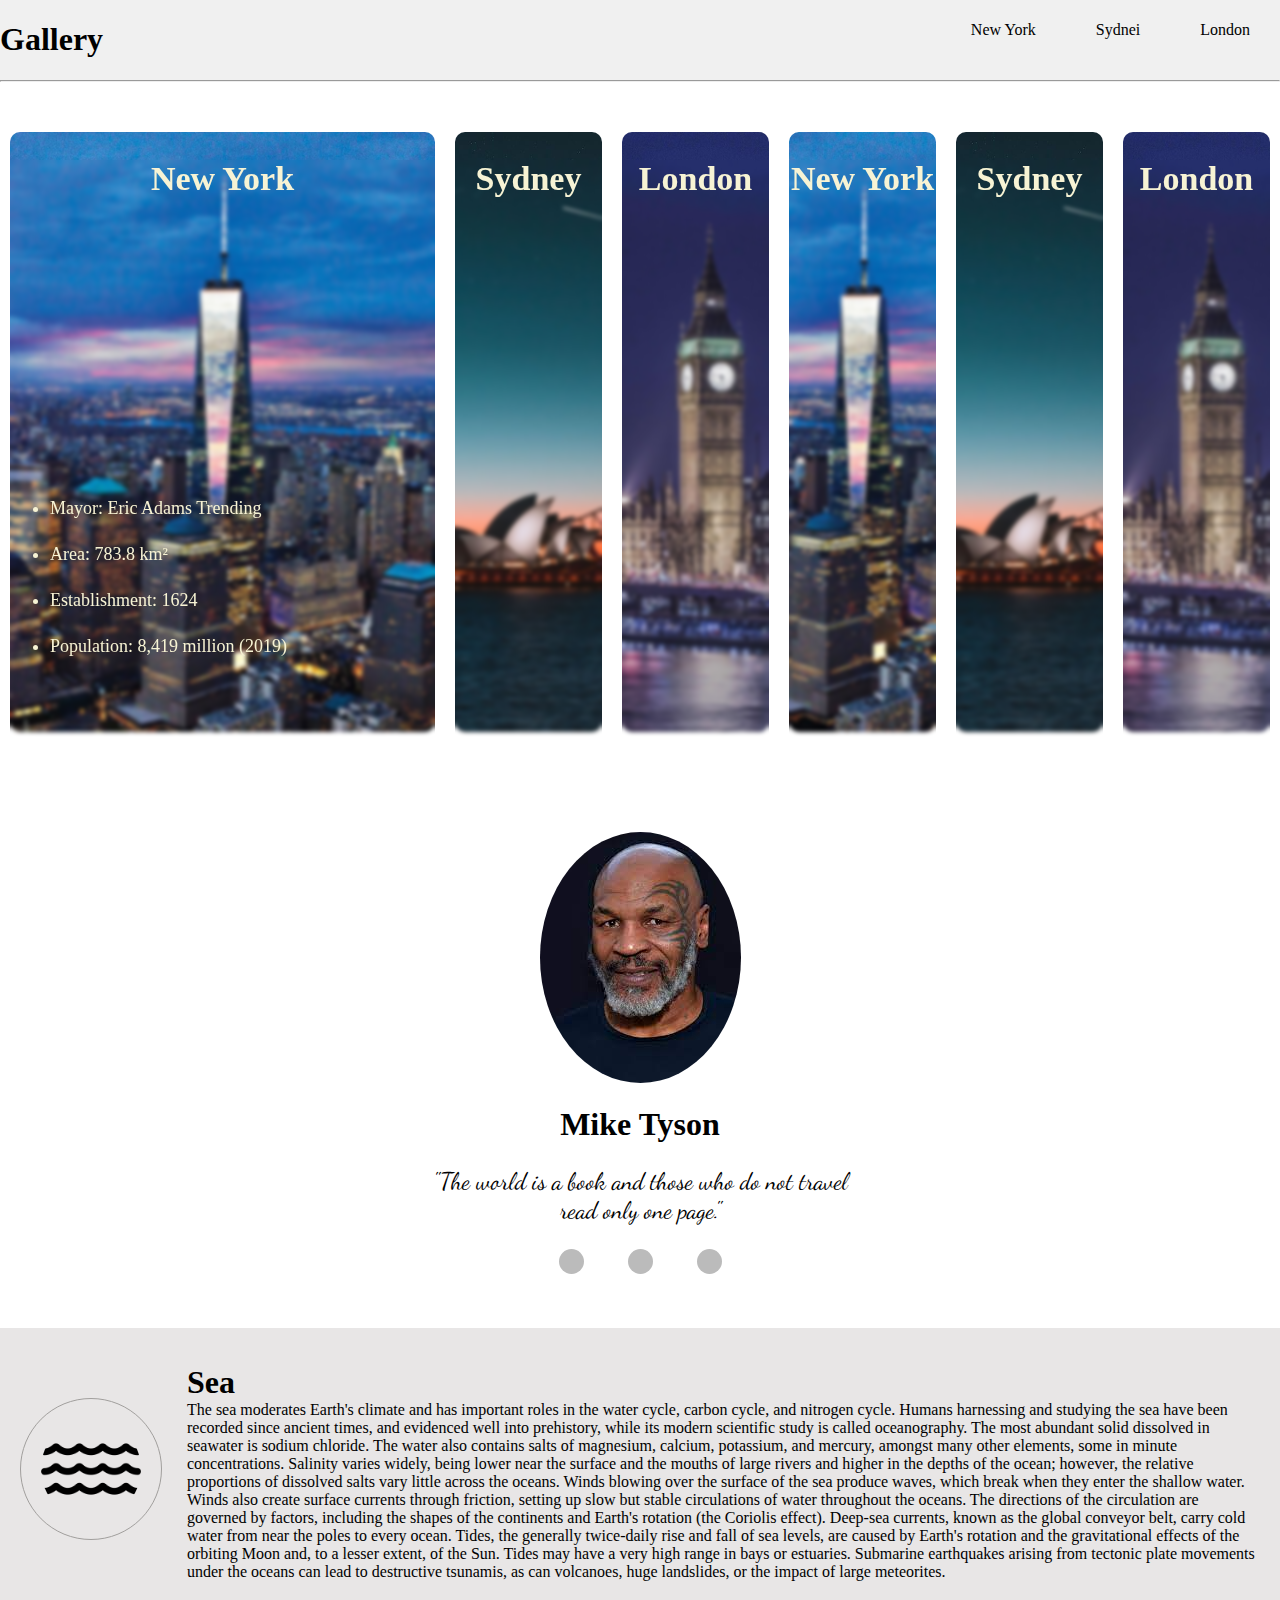
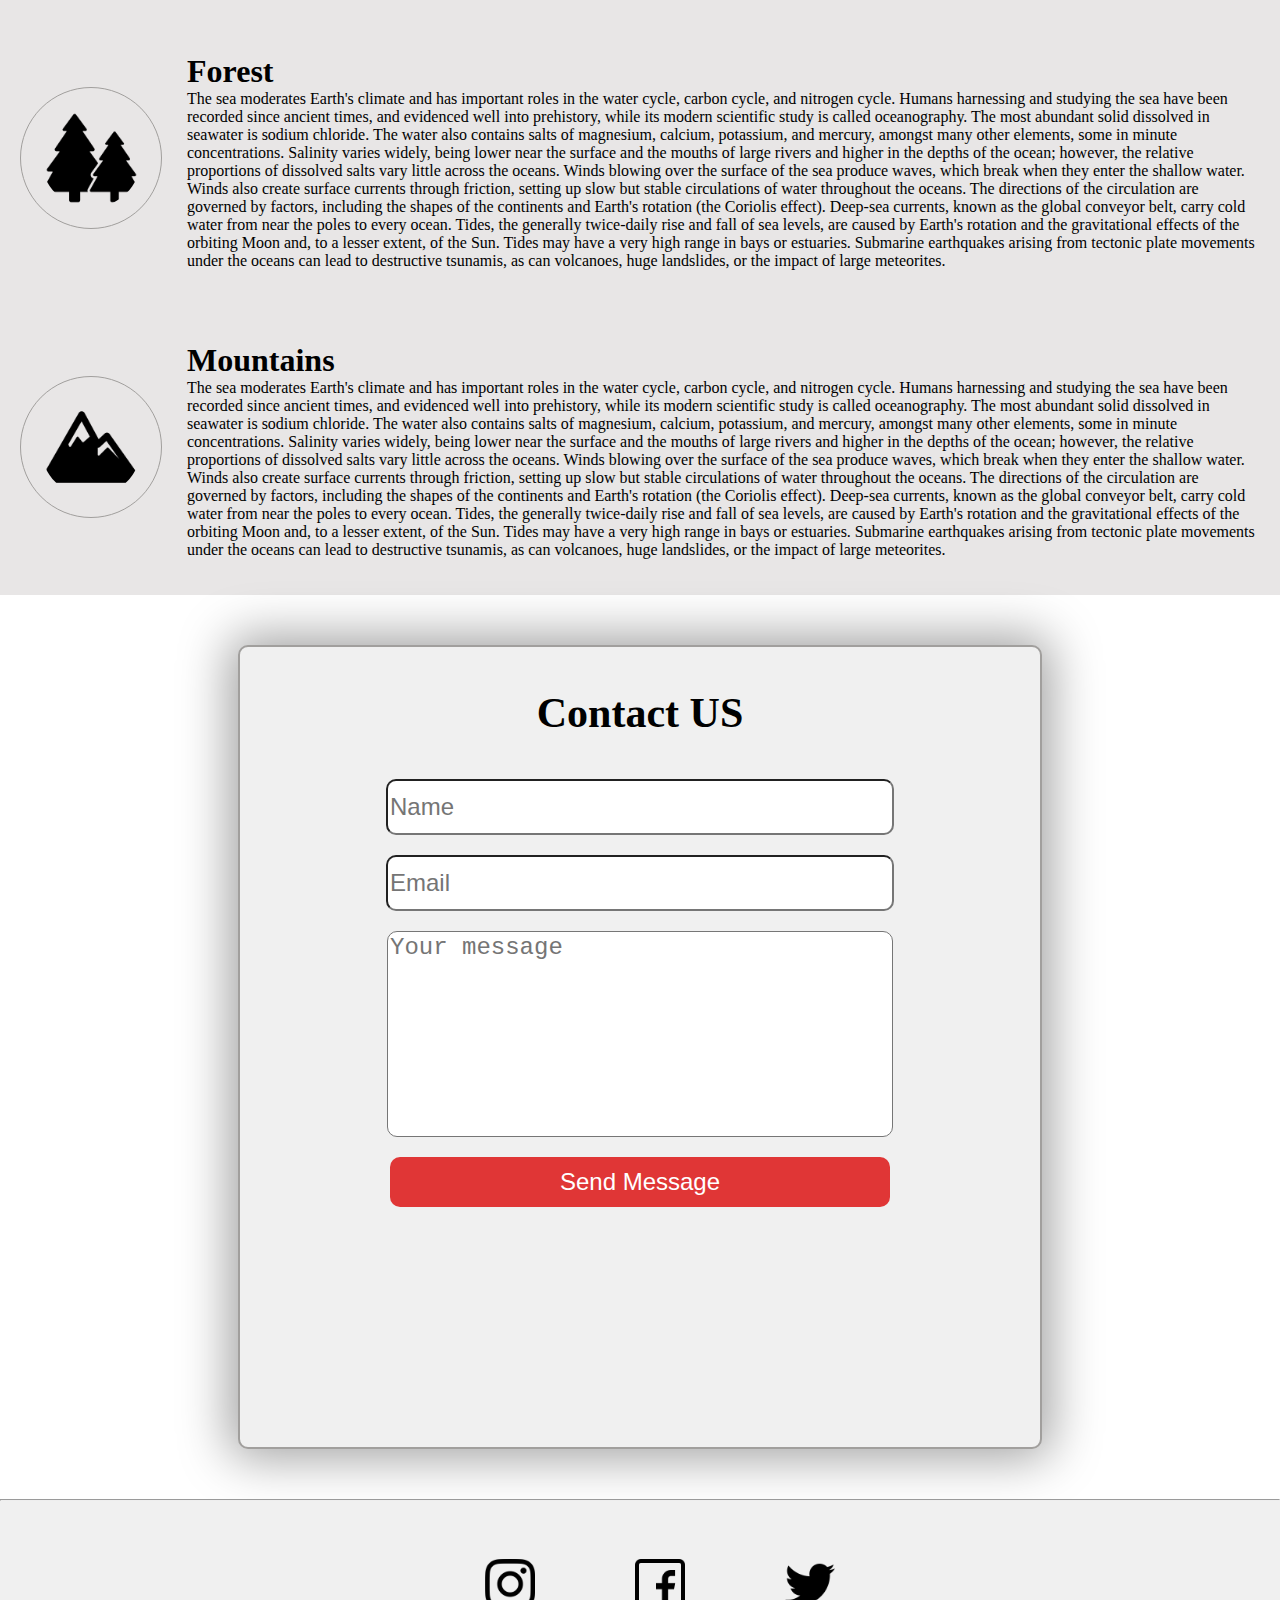
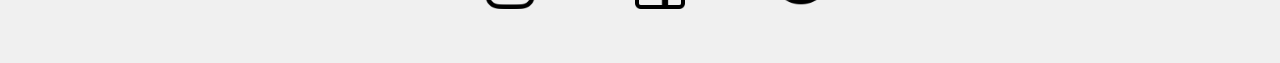
==== laborator/index.html @ bd31795a "Lab 2" ====
<!DOCTYPE html>
<html>
<head>
	<meta charset="utf-8">
	<link href="https://fonts.googleapis.com/css2?family=Dancing+Script&display=swap" rel="stylesheet">
	<link rel="stylesheet" type="text/css" href="assets/css/style.css">
	<title></title>
</head>
<body>
	<header>
		<nav>
			<h1>Gallery</h1>
			<ul>
				<li>
					New York
				</li>
				<li>
					Sydnei
				</li>
				<li>
					London
				</li>
			</ul>
		</nav>
		<hr>
	</header>
	<main>
		<div class="flex-container">
			<div class="rectangle-country new-york active">
			<div class="blur">
				<a href="pages/new-york.html"></a>
				<h2>New York</h2>
				<ul>
					<li>
						Mayor: Eric Adams Trending
					</li>
					<li>
						Area: 783.8 km²
					</li>
					<li>
						Establishment: 1624
					</li>
					<li>
						Population: 8,419 million (2019)
					</li>
				</ul>
			</div>
		</div>
		<div class="rectangle-country sydney">
			<div class="blur">
				<h2>Sydney</h2>
				<ul>
					<li>
						Mayor: Clover Moore
					</li>
					<li>
						Area: 12144,6 km²
					</li>
					<li>
						Establishment: 1788
					</li>
					<li>
						Population:	4.627.345
					</li>
				</ul>
			</div>
		</div>
		<div class="rectangle-country london">
			<div class="blur">
				<h2>London</h2>
				<ul>
					<li>
						Mayor: Sadiq Khan
					</li>
					<li>
						Area: 1,572 km²
					</li>
					<li>
						Establishment: 47 AD
					</li>
					<li>
						Population: 8,308,369
					</li>
				</ul>
			</div>
		</div>
		<div class="rectangle-country new-york">
			<div class="blur">
				<a href="pages/new-york.html"></a>
				<h2>New York</h2>
				<ul>
					<li>
						Mayor: Eric Adams Trending
					</li>
					<li>
						Area: 783.8 km²
					</li>
					<li>
						Establishment: 1624
					</li>
					<li>
						Population: 8,419 million (2019)
					</li>
				</ul>
			</div>
		</div>
		<div class="rectangle-country sydney">
			<div class="blur">
				<h2>Sydney</h2>
				<ul>
					<li>
						Mayor: Clover Moore
					</li>
					<li>
						Area: 12144,6 km²
					</li>
					<li>
						Establishment: 1788
					</li>
					<li>
						Population:	4.627.345
					</li>
				</ul>
			</div>
		</div>
		<div class="rectangle-country london">
			<div class="blur">
				<h2>London</h2>
				<ul>
					<li>
						Mayor: Sadiq Khan
					</li>
					<li>
						Area: 1,572 km²
					</li>
					<li>
						Establishment: 47 AD
					</li>
					<li>
						Population: 8,308,369
					</li>
				</ul>
			</div>
		</div>
		</div>
		
		<div class="travelers">

			<img class="avatar" src="assets/images/Mike-Tyson.jpg">
			<h3>
				<span class="name">
					Mike Tyson
				</span>
			</h3>
			<blockquote>
				"The world is a book and those who do not travel read only one page."
			</blockquote>
			<span class="dot"></span>
			<span class="dot"></span>
			<span class="dot"></span>
		</div>
		<div class="treveling-methods">
			<div class="methods">
				<img src="assets/images/sea.png">
				<p><span class="method-title">Sea</span><br>The sea moderates Earth's climate and has important roles in the water cycle,
					carbon cycle, and nitrogen cycle. Humans harnessing and studying the sea have been recorded since ancient times,
					and evidenced well into prehistory, while its modern scientific study is called oceanography.
					The most abundant solid dissolved in seawater is sodium chloride. The water also contains salts of magnesium,
					calcium, potassium, and mercury, amongst many other elements, some in minute concentrations. Salinity varies widely,
					being lower near the surface and the mouths of large rivers and higher in the depths of the ocean; however,
					the relative proportions of dissolved salts vary little across the oceans. Winds blowing over the surface of the sea produce waves,
					which break when they enter the shallow water. Winds also create surface currents through friction, setting up slow but stable circulations
					of water throughout the oceans. The directions of the circulation are governed by factors, including the shapes of the continents and Earth's rotation
					(the Coriolis effect). Deep-sea currents, known as the global conveyor belt, carry cold water from near the poles to every ocean. Tides, the generally
					twice-daily rise and fall of sea levels, are caused by Earth's rotation and the gravitational effects of the orbiting Moon and, to a lesser extent,
					of the Sun. Tides may have a very high range in bays or estuaries. Submarine earthquakes arising from tectonic plate movements under the oceans can lead
					to destructive tsunamis, as can volcanoes, huge landslides, or the impact of large meteorites.</p>
			</div>
			<div class="methods">
				<img src="assets/images/forest.png">
				<p><span class="method-title">Forest</span><br>The sea moderates Earth's climate and has important roles in the water cycle,
					carbon cycle, and nitrogen cycle. Humans harnessing and studying the sea have been recorded since ancient times,
					and evidenced well into prehistory, while its modern scientific study is called oceanography.
					The most abundant solid dissolved in seawater is sodium chloride. The water also contains salts of magnesium,
					calcium, potassium, and mercury, amongst many other elements, some in minute concentrations. Salinity varies widely,
					being lower near the surface and the mouths of large rivers and higher in the depths of the ocean; however,
					the relative proportions of dissolved salts vary little across the oceans. Winds blowing over the surface of the sea produce waves,
					which break when they enter the shallow water. Winds also create surface currents through friction, setting up slow but stable circulations
					of water throughout the oceans. The directions of the circulation are governed by factors, including the shapes of the continents and Earth's rotation
					(the Coriolis effect). Deep-sea currents, known as the global conveyor belt, carry cold water from near the poles to every ocean. Tides, the generally
					twice-daily rise and fall of sea levels, are caused by Earth's rotation and the gravitational effects of the orbiting Moon and, to a lesser extent,
					of the Sun. Tides may have a very high range in bays or estuaries. Submarine earthquakes arising from tectonic plate movements under the oceans can lead
					to destructive tsunamis, as can volcanoes, huge landslides, or the impact of large meteorites.</p></p>
			</div>
			<div class="methods">
				<img src="assets/images/snowed-mountains.png">
				<p><span class="method-title">Mountains</span><br>The sea moderates Earth's climate and has important roles in the water cycle,
					carbon cycle, and nitrogen cycle. Humans harnessing and studying the sea have been recorded since ancient times,
					and evidenced well into prehistory, while its modern scientific study is called oceanography.
					The most abundant solid dissolved in seawater is sodium chloride. The water also contains salts of magnesium,
					calcium, potassium, and mercury, amongst many other elements, some in minute concentrations. Salinity varies widely,
					being lower near the surface and the mouths of large rivers and higher in the depths of the ocean; however,
					the relative proportions of dissolved salts vary little across the oceans. Winds blowing over the surface of the sea produce waves,
					which break when they enter the shallow water. Winds also create surface currents through friction, setting up slow but stable circulations
					of water throughout the oceans. The directions of the circulation are governed by factors, including the shapes of the continents and Earth's rotation
					(the Coriolis effect). Deep-sea currents, known as the global conveyor belt, carry cold water from near the poles to every ocean. Tides, the generally
					twice-daily rise and fall of sea levels, are caused by Earth's rotation and the gravitational effects of the orbiting Moon and, to a lesser extent,
					of the Sun. Tides may have a very high range in bays or estuaries. Submarine earthquakes arising from tectonic plate movements under the oceans can lead
					to destructive tsunamis, as can volcanoes, huge landslides, or the impact of large meteorites.</p></p>
			</div>
		</div>
		<form>
			<h3>Contact US</h3>
			<input type="text" id="name" placeholder="Name">
			<input type="email" id="mail" placeholder="Email">
			<textarea placeholder="Your message"></textarea>
			<button>Send Message</button>
		</form>
	</main>
	<footer>
		<hr>
		<div class="contacts">
			<ul>
				<li>
					<img src="assets/images/instagram-icon.png">
				</li>
				<li>
					<img src="assets/images/facebook-icon.png">
				</li>
				<li>
					<img src="assets/images/twitter-icon.png">
				</li>
			</ul>
		</div>
	</footer>
	<script src="js/gallery.js"></script>
</body>
</html>
---- laborator/assets/css/style.css ----
body{
	margin: 0 0;
}

nav{
	display: flex;
	justify-content: space-between;
	background-color: #f0f0f0;
}

nav ul{
	display: flex;
	list-style: none;
	justify-content: space-around;
}

nav ul li{
	padding-right: 30px;
	padding-left: 30px;
	padding-top: 5px;
}

header hr{
	margin: 0 0;
}

main{
	}

.rectangle-country{
	flex: 1;
	width: 370px;
	height: 600px;
	margin: 50px 10px;
	background-size: cover;
	background-repeat: no-repeat;
	background-position: center;
	border-radius: 10px;
}

.rectangle-country.active{
	flex: 10;
	transition: all 0.7s ease-in;
}

.rectangle-country h2{
	color: #f7f3d4;
	text-align: center;
	font-size: 34px;
	margin-bottom: 300px;
}

.rectangle-country ul li{
	color: #f7f3d4;
	font-size: 18px;
	margin-bottom: 25px;
	opacity: 0;
}

.rectangle-country.active ul li{
	opacity: 1;
	transition: opacity 0.3s ease-in-out 0.4s;
}

.new-york{
	background-image: url("../images/new-york-main.jpg");

}

.sydney{
	background-image: url("../images/sydney-main.jpg");
}

.london{
	background-image: url("../images/london.jpg");
}

.blur{
	backdrop-filter: blur(2px);
	width: 100%;
	height: 100%;
}

.rectangle-country a{
	width: 100%;
	height: 100%;
	display: block;
	position: absolute;
}


footer{
	background-color: #f0f0f0;
	margin: 0;
}


.contacts ul{
	display: flex;
	list-style: none;
	justify-content: center;
	margin: 0;
}

.contacts img{
	max-height: 50px;
	max-width: 50px;
	margin: 50px 50px;
}

.flex-container{
	display: flex;
	width: 100%;
}

.travelers{
	max-width: 500px;
	margin: 50px auto;
	text-align: center;
}

.avatar{
	border-radius: 50%;
}

.travelers .name{
	font-size: 32px;
}

.travelers blockquote{
	font-family: 'Dancing Script', cursive;
	font-size: 24px;
}

.dot {
	margin: 0 20px ;
  height: 25px;
  width: 25px;
  background-color: #bbb;
  border-radius: 50%;
  display: inline-block;
}

.dot:hover{
	background-color: #969696;
	cursor: pointer;
}

form{
	background-color: #f0f0f0;
	border-radius: 10px;
	border: 2px solid #a19f9d;
	max-width: 800px;
	height: 800px;
	margin: 50px auto;
	box-shadow: 0 0 50px 9px rgba(0,0,0,0.37);
}

form #name{
	display: block;
	width: 500px;
	height: 50px;
	font-size: 24px;
	margin: 20px auto;
	border-radius: 10px;
}

form #mail{
	display: block;
	width: 500px;
	height: 50px;
	font-size: 24px;
	margin: 20px auto;
	border-radius: 10px;
}

form textarea{
	resize: none;
	display: block;
	width: 500px;
	height: 200px;
	font-size: 24px;
	margin: 20px auto;
	border-radius: 10px;
}

form button{
	display: block;
	width: 500px;
	height: 50px;
	font-size: 24px;
	margin: 20px auto;
	background-color: #e03636;
	color: #fff;
	border: none;
	border-radius: 10px;
}

form h3{
	text-align: center;
	font-size: 42px;
}

.methods{
	display: flex;
	padding: 20px 20px;
	background-color: #e8e6e6;
}

.methods:hover{
	background-color: #fff;
	transition: background-color 0.5s ease-in-out;
}

.methods img{
	width: 100px;
	height: 100px;
	border: 1px solid #a19f9d;
	border-radius: 100%;
	padding: 20px 20px;
	margin-top: 50px;
	margin-right: 25px;
}

.method-title{
	font-size: 32px;
	font-weight: 700;
}
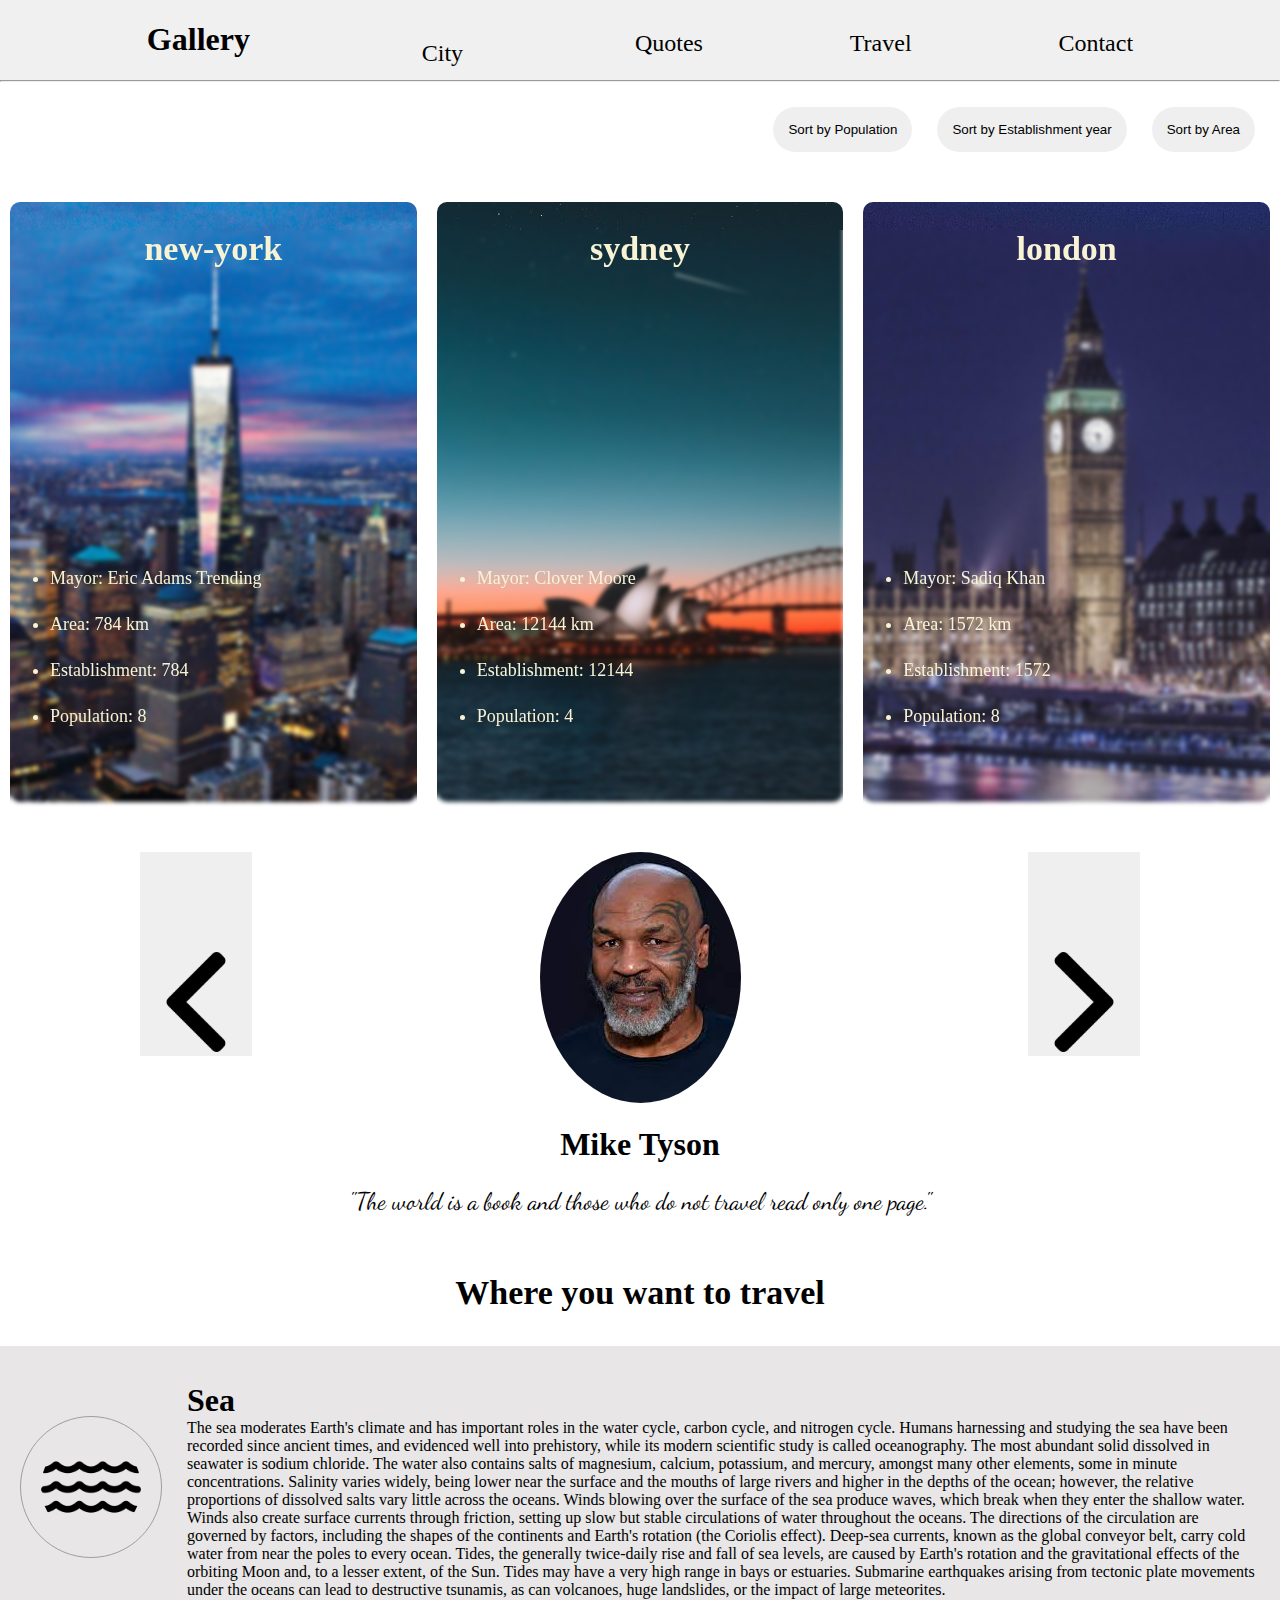
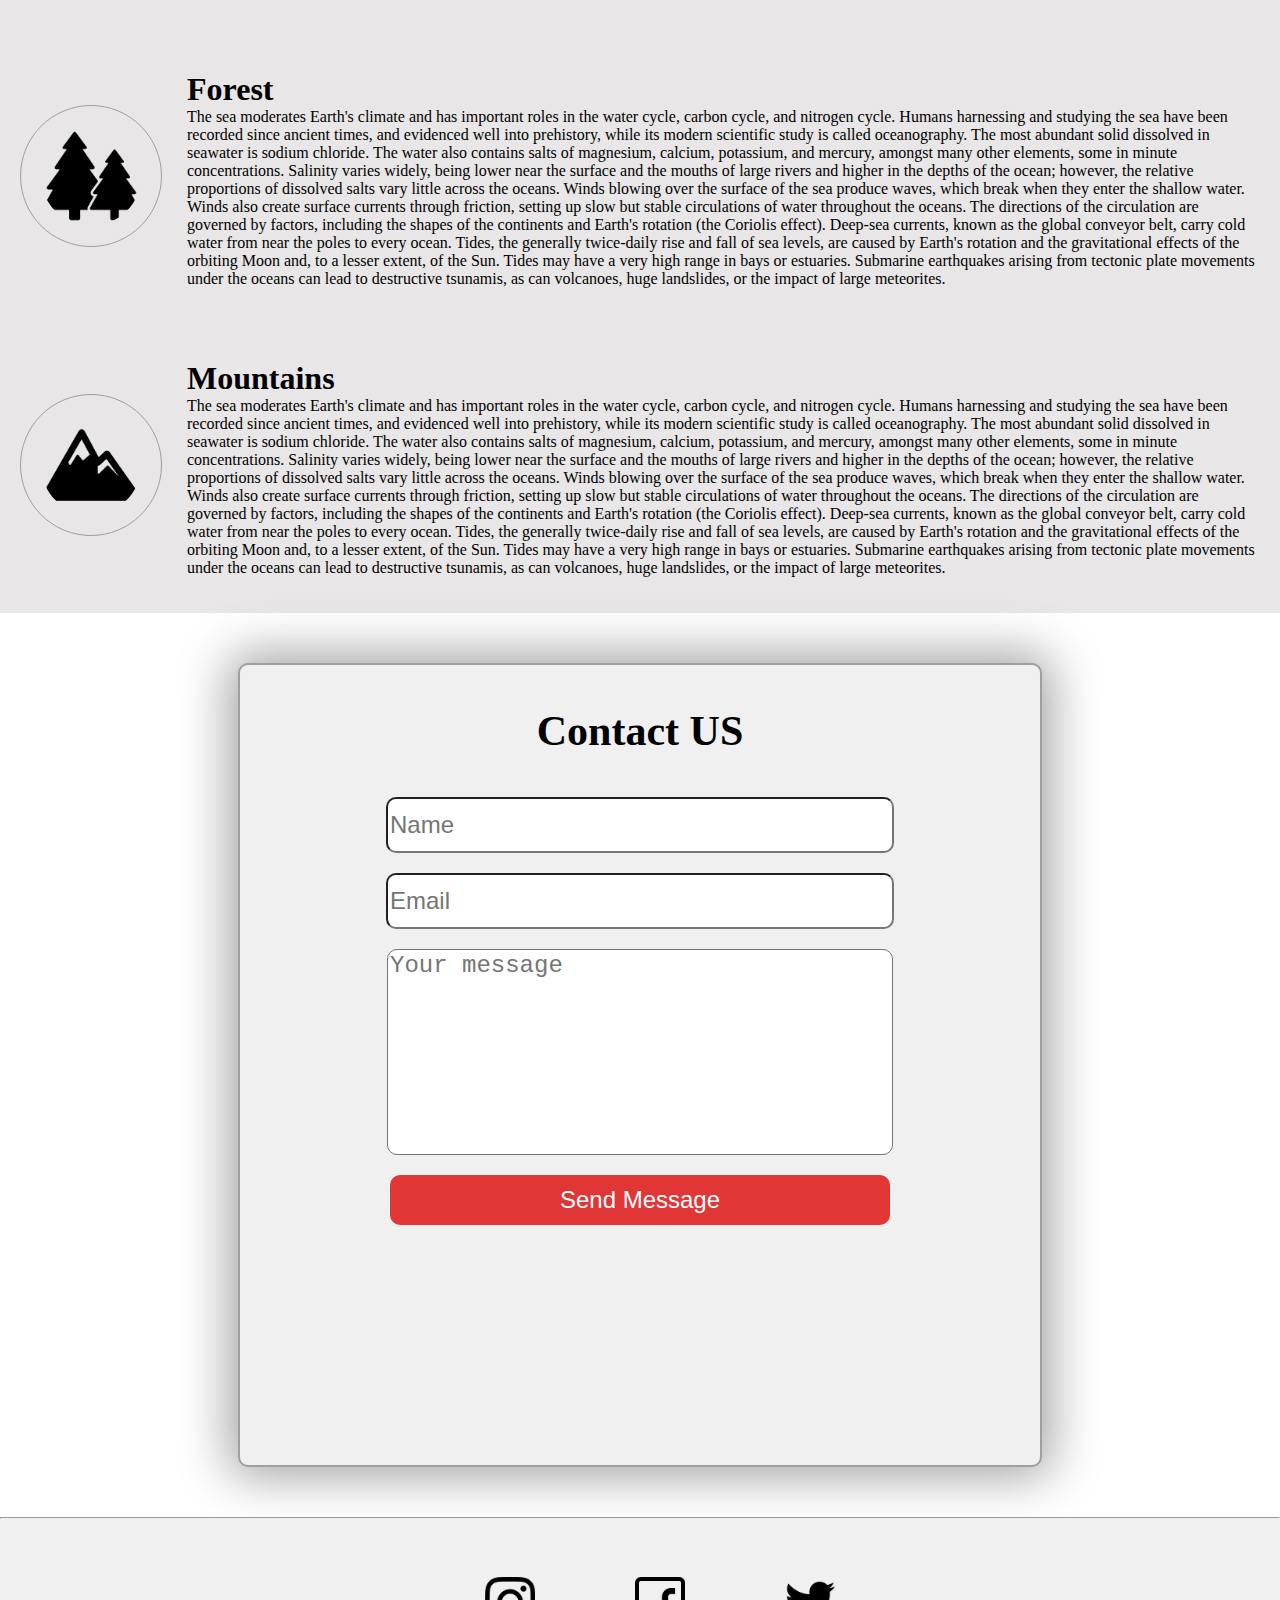
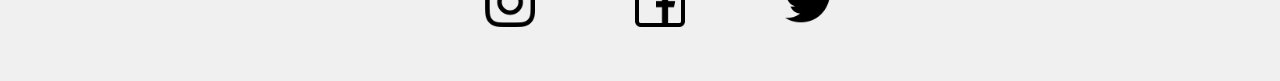
==== commit 003ba486: "lab3" ====
--- a/laborator/index.html
+++ b/laborator/index.html
@@ -10,38 +10,104 @@
 	<header>
 		<nav>
 			<h1>Gallery</h1>
-			<ul>
-				<li>
-					New York
-				</li>
-				<li>
-					Sydnei
-				</li>
-				<li>
-					London
-				</li>
-			</ul>
+			<div class="dropdown">
+				<a href="#" class="dropbtn"><span >City</span></a>
+				<div class="dropdown-content">
+					<a href="pages/new-york.html">New York</a>
+					<a href="#">Sydney</a>
+					<a href="#">London</a>
+				</div>
+			</div>
+			<a href="#travelers">
+				Quotes
+			</a>
+			<a href="#treveling-methods">
+				Travel
+			</a>
+			<a href="#contact">
+				Contact
+			</a>
 		</nav>
 		<hr>
 	</header>
 	<main>
-		<div class="flex-container">
-			<div class="rectangle-country new-york active">
-			<div class="blur">
-				<a href="pages/new-york.html"></a>
+		<div class="sort-method">
+			<button class="sort-area">Sort by Area</button>
+			<button class="sort-year">Sort by Establishment year</button>
+			<button class="sort-pop">Sort by Population</button>
+		</div>
+		<div class="flex-container" id="test">
+			<div class="rectangle-country new-york">
+			<div class="blur">
 				<h2>New York</h2>
 				<ul>
 					<li>
 						Mayor: Eric Adams Trending
 					</li>
 					<li>
-						Area: 783.8 km²
-					</li>
-					<li>
-						Establishment: 1624
-					</li>
-					<li>
-						Population: 8,419 million (2019)
+						Area: <span class="area">7838</span> km²
+					</li>
+					<li>
+						Establishment: <span class="foundation">1624</span>
+					</li>
+					<li>
+						Population: <span class="pop">8419</span> million (2019)
+					</li>
+				</ul>
+			</div>
+		</div>
+		<div class="rectangle-country sydney active">
+			<div class="blur">
+				<h2>Sydney</h2>
+				<ul>
+					<li>
+						Mayor: Clover Moore
+					</li>
+					<li>
+						Area: <span class="area">121446</span> km²
+					</li>
+					<li>
+						Establishment: <span class="foundation">1788</span>
+					<li>
+						Population:	<span class="pop">4627345</span>
+					</li>
+				</ul>
+			</div>
+		</div>
+		<div class="rectangle-country london">
+			<div class="blur">
+				<h2>London</h2>
+				<ul>
+					<li>
+						Mayor: Sadiq Khan
+					</li>
+					<li>
+						Area: <span class="area">1572</span> km²
+					</li>
+					<li>
+						Establishment: <span class="foundation">47</span> AD
+					</li>
+					<li>
+						Population: <span class="pop">8308369</span>
+					</li>
+				</ul>
+			</div>
+		</div>
+		<div class="rectangle-country new-york">
+			<div class="blur">
+				<h2>New York</h2>
+				<ul>
+					<li>
+						Mayor: Eric Adams Trending
+					</li>
+					<li>
+						Area: <span class="area">7838</span> km²
+					</li>
+					<li>
+						Establishment: <span class="foundation">1624</span>
+					</li>
+					<li>
+						Population: <span class="pop">8419</span> million (2019)
 					</li>
 				</ul>
 			</div>
@@ -54,13 +120,13 @@
 						Mayor: Clover Moore
 					</li>
 					<li>
-						Area: 12144,6 km²
-					</li>
-					<li>
-						Establishment: 1788
-					</li>
-					<li>
-						Population:	4.627.345
+						Area: <span class="area">121446</span> km²
+					</li>
+					<li>
+						Establishment: <span class="foundation">1788</span>
+					</li>
+					<li>
+						Population:	<span class="pop">4627345</span>
 					</li>
 				</ul>
 			</div>
@@ -73,93 +139,74 @@
 						Mayor: Sadiq Khan
 					</li>
 					<li>
-						Area: 1,572 km²
-					</li>
-					<li>
-						Establishment: 47 AD
-					</li>
-					<li>
-						Population: 8,308,369
-					</li>
-				</ul>
-			</div>
-		</div>
-		<div class="rectangle-country new-york">
-			<div class="blur">
-				<a href="pages/new-york.html"></a>
-				<h2>New York</h2>
-				<ul>
-					<li>
-						Mayor: Eric Adams Trending
-					</li>
-					<li>
-						Area: 783.8 km²
-					</li>
-					<li>
-						Establishment: 1624
-					</li>
-					<li>
-						Population: 8,419 million (2019)
-					</li>
-				</ul>
-			</div>
-		</div>
-		<div class="rectangle-country sydney">
-			<div class="blur">
-				<h2>Sydney</h2>
-				<ul>
-					<li>
-						Mayor: Clover Moore
-					</li>
-					<li>
-						Area: 12144,6 km²
-					</li>
-					<li>
-						Establishment: 1788
-					</li>
-					<li>
-						Population:	4.627.345
-					</li>
-				</ul>
-			</div>
-		</div>
-		<div class="rectangle-country london">
-			<div class="blur">
-				<h2>London</h2>
-				<ul>
-					<li>
-						Mayor: Sadiq Khan
-					</li>
-					<li>
-						Area: 1,572 km²
-					</li>
-					<li>
-						Establishment: 47 AD
-					</li>
-					<li>
-						Population: 8,308,369
-					</li>
-				</ul>
-			</div>
-		</div>
-		</div>
-		
-		<div class="travelers">
+						Area: <span class="area">1572</span> km²
+					</li>
+					<li>
+						Establishment: <span class="foundation">47</span> AD
+					</li>
+					<li>
+						Population: <span class="pop">8308369</span>
+					</li>
+				</ul>
+			</div>
+		</div>
+		</div>
 
-			<img class="avatar" src="assets/images/Mike-Tyson.jpg">
-			<h3>
+
+		<div class="travelers" id="travelers">
+			<button class="nxtBtn">
+				<img src="assets/images/arrow.png" alt="">
+			</button>
+			<button class="prevBtn">
+				<img src="assets/images/arrow.png" alt="">
+			</button>
+			<div class="sliderObj">
+				<img class="avatar" src="assets/images/Mike-Tyson.jpg">
+				<h3>
 				<span class="name">
 					Mike Tyson
 				</span>
-			</h3>
-			<blockquote>
-				"The world is a book and those who do not travel read only one page."
-			</blockquote>
-			<span class="dot"></span>
-			<span class="dot"></span>
-			<span class="dot"></span>
-		</div>
-		<div class="treveling-methods">
+				</h3>
+				<blockquote>
+					"The world is a book and those who do not travel read only one page."
+				</blockquote>
+			</div>
+			<div class="sliderObj">
+				<img class="avatar" src="assets/images/Ronaldo.jpg">
+				<h3>
+				<span class="name">
+					Cristiano Ronaldo
+				</span>
+				</h3>
+				<blockquote>
+					"The world is a book and those who do not travel read only one page."
+				</blockquote>
+			</div>
+			<div class="sliderObj">
+				<img class="avatar" src="assets/images/Mike-Tyson.jpg">
+				<h3>
+				<span class="name">
+					Dan Frunze
+				</span>
+				</h3>
+				<blockquote>
+					"The world is a book and those who do not travel read only one page."
+				</blockquote>
+			</div>
+			<div class="sliderObj">
+				<img class="avatar" src="assets/images/Mike-Tyson.jpg">
+				<h3>
+				<span class="name">
+					Mike Tyson
+				</span>
+				</h3>
+				<blockquote>
+					"The world is a book and those who do not travel read only one page."
+				</blockquote>
+			</div>
+		</div>
+		<div class="treveling-methods" id="treveling-methods">
+			<h3>Where you want to travel</h3>
 			<div class="methods">
 				<img src="assets/images/sea.png">
 				<p><span class="method-title">Sea</span><br>The sea moderates Earth's climate and has important roles in the water cycle,
@@ -209,7 +256,7 @@
 					to destructive tsunamis, as can volcanoes, huge landslides, or the impact of large meteorites.</p></p>
 			</div>
 		</div>
-		<form>
+		<form id="contact">
 			<h3>Contact US</h3>
 			<input type="text" id="name" placeholder="Name">
 			<input type="email" id="mail" placeholder="Email">
--- a/laborator/assets/css/style.css
+++ b/laborator/assets/css/style.css
@@ -2,27 +2,62 @@
 	margin: 0 0;
 }
 
+html{
+	scroll-behavior: smooth;
+}
+
 nav{
 	display: flex;
-	justify-content: space-between;
+	justify-content: space-evenly;
 	background-color: #f0f0f0;
 }
 
-nav ul{
-	display: flex;
-	list-style: none;
-	justify-content: space-around;
-}
-
-nav ul li{
-	padding-right: 30px;
-	padding-left: 30px;
-	padding-top: 5px;
+nav a{
+	padding-top: 30px;
+	text-decoration: none;
+	color: black;
+	font-size: 24px;
 }
 
 header hr{
 	margin: 0 0;
 }
+
+.dropbtn {
+	color: black;
+	padding: 0 25px;
+	position: relative;
+	top: 50%;
+	font-size: 16px;
+	border: none;
+	font-size: 24px;
+}
+
+.dropdown {
+	position: relative;
+	display: inline-block;
+}
+
+.dropdown-content {
+	display: none;
+	position: absolute;
+	top: 100%;
+	background-color: #f1f1f1;
+	min-width: 160px;
+	box-shadow: 0px 8px 16px 0px rgba(0,0,0,0.2);
+	z-index: 1;
+}
+
+.dropdown-content a {
+	color: black;
+	padding: 12px 16px;
+	text-decoration: none;
+	display: block;
+}
+
+.dropdown-content a:hover {background-color: #ddd;}
+
+.dropdown:hover .dropdown-content {display: block;}
 
 main{
 	}
@@ -57,6 +92,19 @@
 	opacity: 0;
 }
 
+.sort-method button{
+	padding: 15px;
+	border: none;
+	border-radius: 25px;
+	float: right;
+	margin-top: 25px;
+	margin-right: 25px;
+}
+
+.sort-method button:hover{
+	cursor: pointer;
+}
+
 .rectangle-country.active ul li{
 	opacity: 1;
 	transition: opacity 0.3s ease-in-out 0.4s;
@@ -114,13 +162,22 @@
 }
 
 .travelers{
-	max-width: 500px;
-	margin: 50px auto;
 	text-align: center;
+	display: flex;
+	max-width: 1000px;
+	position: relative;
+	margin: auto;
+}
+
+.sliderObj{
+	display: none;
+	margin: 0 auto;
 }
 
 .avatar{
 	border-radius: 50%;
+	max-width: 250px;
+	max-height: 500px;
 }
 
 .travelers .name{
@@ -199,6 +256,12 @@
 form h3{
 	text-align: center;
 	font-size: 42px;
+}
+
+.treveling-methods h3{
+	text-align: center;
+	font-size: 34px;
+	font-weight: 700;
 }
 
 .methods{
@@ -226,3 +289,30 @@
 	font-size: 32px;
 	font-weight: 700;
 }
+
+.nxtBtn{
+	position: absolute;
+	right: 0px;
+	border: none;
+	cursor: pointer;
+	padding-top: 100px;
+}
+
+.nxtBtn img{
+	max-width: 100px;
+	max-height: 100px;
+}
+
+.prevBtn{
+	position: absolute;
+	left: 0px;
+	border: none;
+	cursor: pointer;
+	padding-top: 100px;
+}
+
+.prevBtn img{
+	max-width: 100px;
+	max-height: 100px;
+	transform: rotate(180deg);
+}